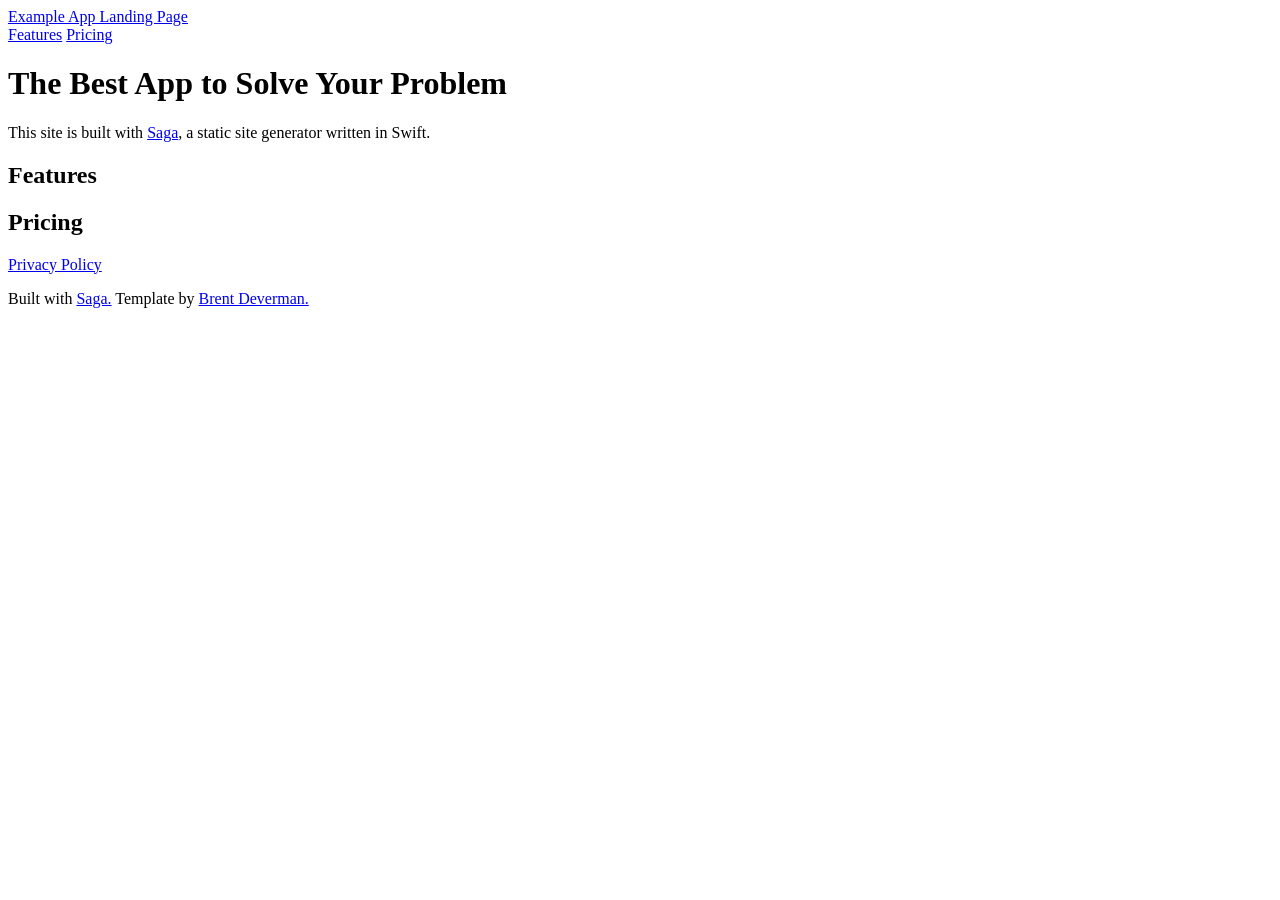
==== docs/index.html @ 2908cc29 "Initial commit" ====
<html lang="en-US">
	<head>
		<meta charset="utf-8"/>
		<meta content="width=device-width, initial-scale=1" name="viewport"/>
		<title>
			The Best App to Solve Your Problem
		</title>
		<link href="/static/style.css" rel="stylesheet"/>
	</head>
	<body>
		<header class="site-header">
			<nav class="site-nav">
				<a class="site-title" href="/">Example App Landing Page</a>
				<div class="nav-links">
					<a href="#features">Features</a>
					<a href="#pricing">Pricing</a>
				</div>
			</nav>
		</header>
		<main>
			<div class="page">
				<h1>
					The Best App to Solve Your Problem
				</h1>
				<p>This site is built with <a href="https://github.com/loopwerk/Saga">Saga</a>, a static site generator written in Swift.</p>
<h2 id="features">Features</h2>
<h2 id="pricing">Pricing</h2>
			</div>
		</main>
		<footer>
			<nav class="footer-nav">
				<div class="nav-links">
					<a href="/privacy-policy">Privacy Policy</a>
				</div>
			</nav>
			<p>
				Built with 
				<a href="https://github.com/loopwerk/Saga">Saga.</a>
				Template by 
				<a href="http://www.deverman.org">Brent Deverman.</a>
			</p>
		</footer>
	</body>
</html>
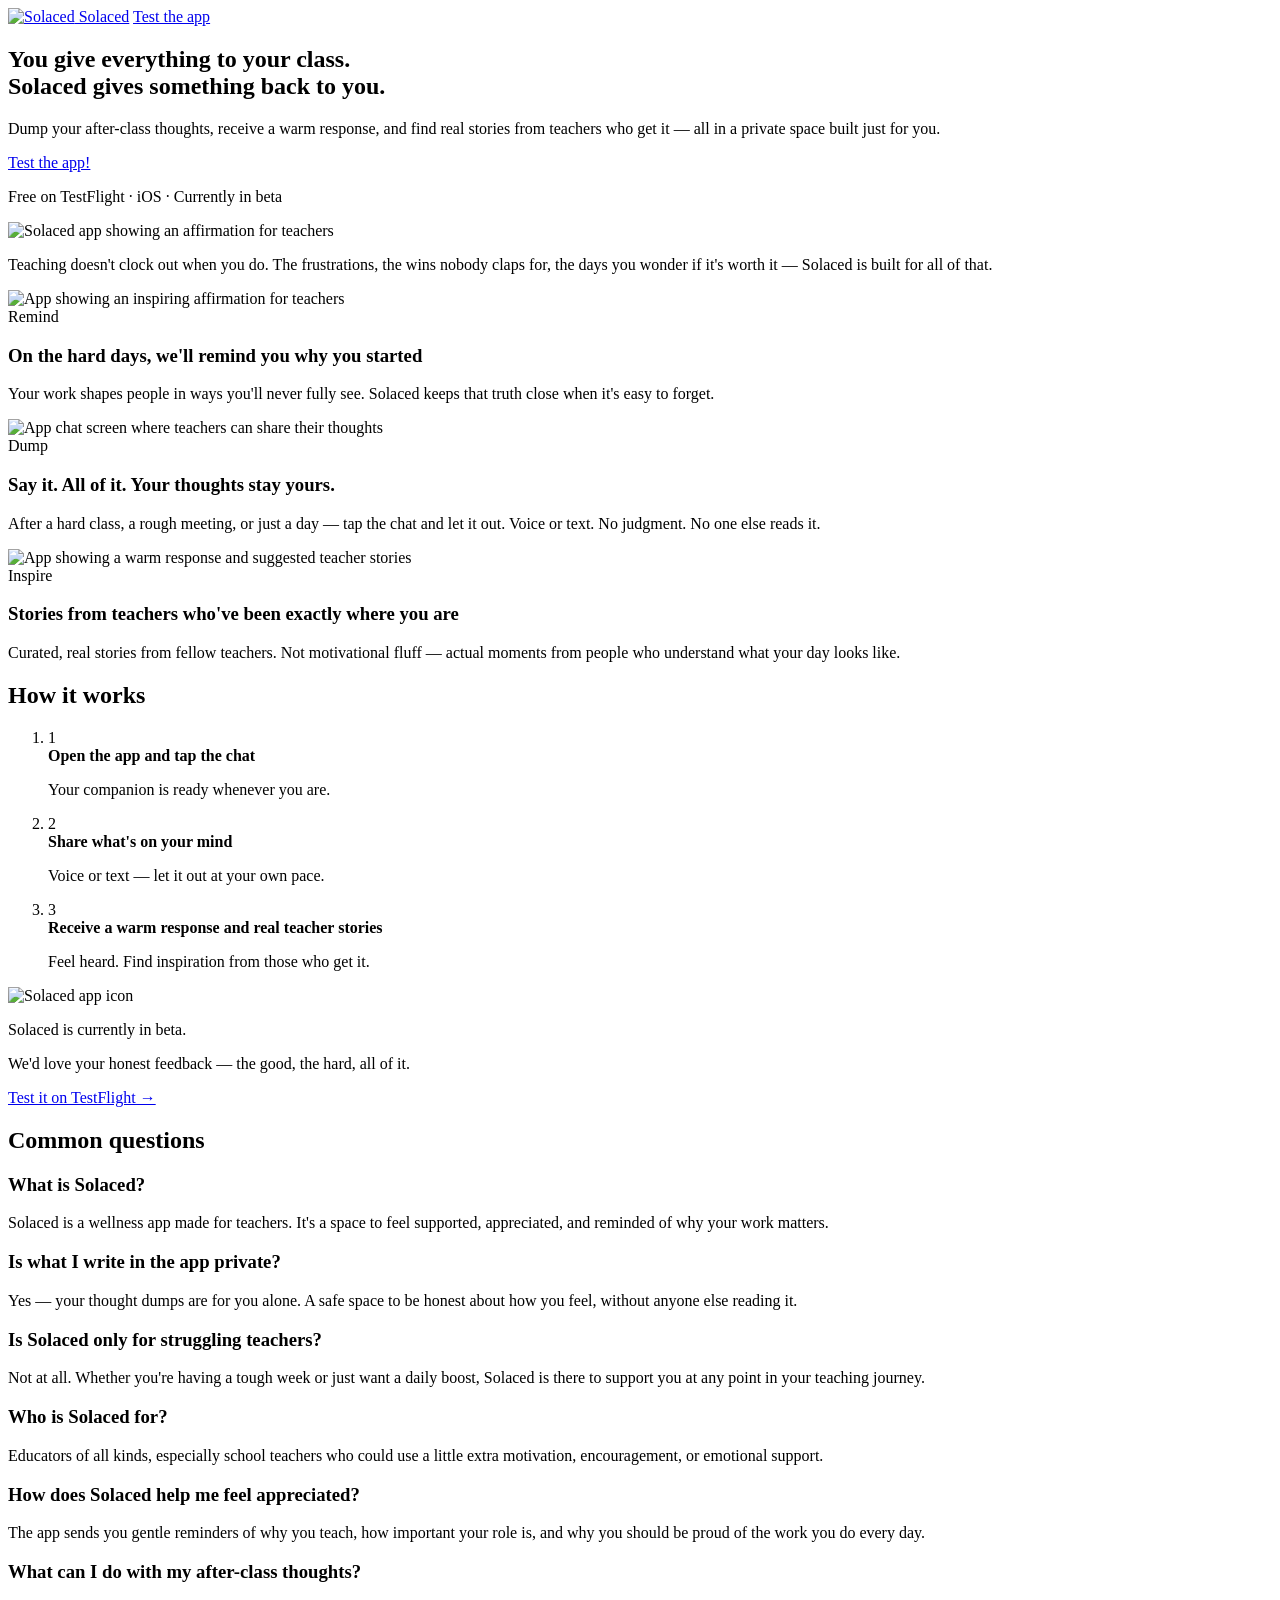
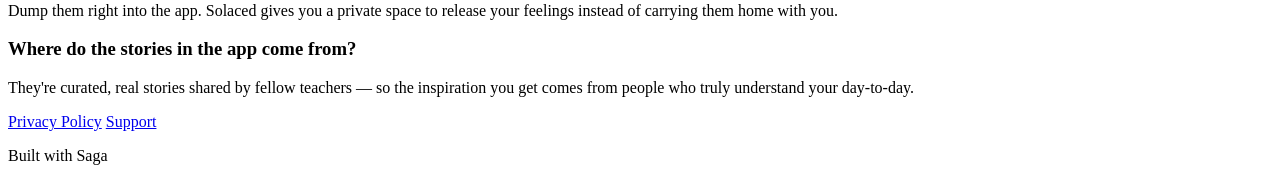
==== commit aff970b1: "Everything after finishing the workshop." ====
--- a/docs/index.html
+++ b/docs/index.html
@@ -3,42 +3,220 @@
 		<meta charset="utf-8"/>
 		<meta content="width=device-width, initial-scale=1" name="viewport"/>
 		<title>
-			The Best App to Solve Your Problem
+			Solaced — For teachers who give everything
 		</title>
-		<link href="/static/style.css" rel="stylesheet"/>
+		<meta content="A wellness app for teachers — a private space to vent, find perspective, and remember why you started." name="description"/>
+		  <meta property="og:title" content="Solaced — For teachers who give everything">
+  <meta property="og:description" content="A wellness app for teachers — a private space to vent, find perspective, and remember why you started.">
+  <meta property="og:image" content="/static/assets/screenshot-home.png">
+  <meta property="og:type" content="website">
+  <meta name="twitter:card" content="summary_large_image">
+  <meta name="twitter:title" content="Solaced — For teachers who give everything">
+  <meta name="twitter:description" content="A wellness app for teachers — a private space to vent, find perspective, and remember why you started.">
+  <link rel="icon" type="image/png" href="/static/assets/app-icon.png">
+		<link href="/static/style-5856d0e7.css" rel="stylesheet"/>
 	</head>
 	<body>
 		<header class="site-header">
 			<nav class="site-nav">
-				<a class="site-title" href="/">Example App Landing Page</a>
-				<div class="nav-links">
-					<a href="#features">Features</a>
-					<a href="#pricing">Pricing</a>
-				</div>
+				<a class="site-title" href="/"><img alt="Solaced" class="nav-icon" src="/static/assets/app-icon.png"/>
+					Solaced</a>
+				<a class="btn-primary btn-sm" href="https://testflight.apple.com/join/PKC2gCm3">Test the app</a>
 			</nav>
 		</header>
 		<main>
-			<div class="page">
-				<h1>
-					The Best App to Solve Your Problem
-				</h1>
-				<p>This site is built with <a href="https://github.com/loopwerk/Saga">Saga</a>, a static site generator written in Swift.</p>
-<h2 id="features">Features</h2>
-<h2 id="pricing">Pricing</h2>
-			</div>
+			<section class="hero">
+				<div class="hero-text">
+					<h1 class="hero-headline">
+						You give everything to your class.
+						<br/>
+						Solaced gives something 
+						<span class="accent-orange">back</span>
+						 to you.
+					</h1>
+					<p class="hero-sub">
+						Dump your after-class thoughts, receive a warm response, and find real stories from teachers who get it — all in a private space built just for you.
+					</p>
+					<a class="btn-primary" href="https://testflight.apple.com/join/PKC2gCm3">Test the app!</a>
+					<p class="hero-note">
+						Free on TestFlight · iOS · Currently in beta
+					</p>
+				</div>
+				<div class="hero-visual">
+					<img alt="Solaced app showing an affirmation for teachers" class="phone-screenshot" src="/static/assets/screenshot-home.png"/>
+				</div>
+			</section>
+			<section class="empathy">
+				<p>
+					Teaching doesn&apos;t clock out when you do. The frustrations, the wins nobody claps for, the days you wonder if it&apos;s worth it — Solaced is built for all of that.
+				</p>
+			</section>
+			<section class="features" id="features">
+				<div class="feature-card">
+					<div class="feature-screenshot">
+						<img alt="App showing an inspiring affirmation for teachers" src="/static/assets/screenshot-home.png"/>
+					</div>
+					<div class="feature-text">
+						<span class="feature-label">Remind</span>
+						<h3>
+							On the hard days, we&apos;ll remind you why you started
+						</h3>
+						<p>
+							Your work shapes people in ways you&apos;ll never fully see. Solaced keeps that truth close when it&apos;s easy to forget.
+						</p>
+					</div>
+				</div>
+				<div class="feature-card feature-card--flip">
+					<div class="feature-screenshot">
+						<img alt="App chat screen where teachers can share their thoughts" src="/static/assets/screenshot-talk.png"/>
+					</div>
+					<div class="feature-text">
+						<span class="feature-label">Dump</span>
+						<h3>
+							Say it. All of it. Your thoughts stay yours.
+						</h3>
+						<p>
+							After a hard class, a rough meeting, or just a day — tap the chat and let it out. Voice or text. No judgment. No one else reads it.
+						</p>
+					</div>
+				</div>
+				<div class="feature-card">
+					<div class="feature-screenshot">
+						<img alt="App showing a warm response and suggested teacher stories" src="/static/assets/screenshot-response.png"/>
+					</div>
+					<div class="feature-text">
+						<span class="feature-label">Inspire</span>
+						<h3>
+							Stories from teachers who&apos;ve been exactly where you are
+						</h3>
+						<p>
+							Curated, real stories from fellow teachers. Not motivational fluff — actual moments from people who understand what your day looks like.
+						</p>
+					</div>
+				</div>
+			</section>
+			<section class="how-it-works">
+				<div class="how-it-works-inner">
+					<h2>
+						How it works
+					</h2>
+					<ol class="steps">
+						<li class="step">
+							<span class="step-num">1</span>
+							<div class="step-text">
+								<strong>Open the app and tap the chat</strong>
+								<p>
+									Your companion is ready whenever you are.
+								</p>
+							</div>
+						</li>
+						<li class="step">
+							<span class="step-num">2</span>
+							<div class="step-text">
+								<strong>Share what&apos;s on your mind</strong>
+								<p>
+									Voice or text — let it out at your own pace.
+								</p>
+							</div>
+						</li>
+						<li class="step">
+							<span class="step-num">3</span>
+							<div class="step-text">
+								<strong>Receive a warm response and real teacher stories</strong>
+								<p>
+									Feel heard. Find inspiration from those who get it.
+								</p>
+							</div>
+						</li>
+					</ol>
+				</div>
+			</section>
+			<section class="beta-banner">
+				<div class="beta-inner">
+					<img alt="Solaced app icon" class="beta-icon" src="/static/assets/app-icon.png"/>
+					<div class="beta-copy">
+						<p class="beta-headline">
+							Solaced is currently in beta.
+						</p>
+						<p class="beta-body">
+							We&apos;d love your honest feedback — the good, the hard, all of it.
+						</p>
+					</div>
+					<a class="btn-primary btn-orange" href="https://testflight.apple.com/join/PKC2gCm3">Test it on TestFlight →</a>
+				</div>
+			</section>
+			<section class="faq" id="faq">
+				<h2>
+					Common questions
+				</h2>
+				<div class="faq-list">
+					<div class="faq-item">
+						<h3>
+							What is Solaced?
+						</h3>
+						<p>
+							Solaced is a wellness app made for teachers. It&apos;s a space to feel supported, appreciated, and reminded of why your work matters.
+						</p>
+					</div>
+					<div class="faq-item">
+						<h3>
+							Is what I write in the app private?
+						</h3>
+						<p>
+							Yes — your thought dumps are for you alone. A safe space to be honest about how you feel, without anyone else reading it.
+						</p>
+					</div>
+					<div class="faq-item">
+						<h3>
+							Is Solaced only for struggling teachers?
+						</h3>
+						<p>
+							Not at all. Whether you&apos;re having a tough week or just want a daily boost, Solaced is there to support you at any point in your teaching journey.
+						</p>
+					</div>
+					<div class="faq-item">
+						<h3>
+							Who is Solaced for?
+						</h3>
+						<p>
+							Educators of all kinds, especially school teachers who could use a little extra motivation, encouragement, or emotional support.
+						</p>
+					</div>
+					<div class="faq-item">
+						<h3>
+							How does Solaced help me feel appreciated?
+						</h3>
+						<p>
+							The app sends you gentle reminders of why you teach, how important your role is, and why you should be proud of the work you do every day.
+						</p>
+					</div>
+					<div class="faq-item">
+						<h3>
+							What can I do with my after-class thoughts?
+						</h3>
+						<p>
+							Dump them right into the app. Solaced gives you a private space to release your feelings instead of carrying them home with you.
+						</p>
+					</div>
+					<div class="faq-item">
+						<h3>
+							Where do the stories in the app come from?
+						</h3>
+						<p>
+							They&apos;re curated, real stories shared by fellow teachers — so the inspiration you get comes from people who truly understand your day-to-day.
+						</p>
+					</div>
+				</div>
+			</section>
 		</main>
 		<footer>
-			<nav class="footer-nav">
-				<div class="nav-links">
-					<a href="/privacy-policy">Privacy Policy</a>
-				</div>
-			</nav>
-			<p>
-				Built with 
-				<a href="https://github.com/loopwerk/Saga">Saga.</a>
-				Template by 
-				<a href="http://www.deverman.org">Brent Deverman.</a>
-			</p>
+			<div class="footer-inner">
+				<a href="/privacy-policy">Privacy Policy</a>
+				<a href="mailto:nilcamprubi@icloud.com">Support</a>
+				<p>
+					Built with Saga
+				</p>
+			</div>
 		</footer>
 	</body>
 </html>
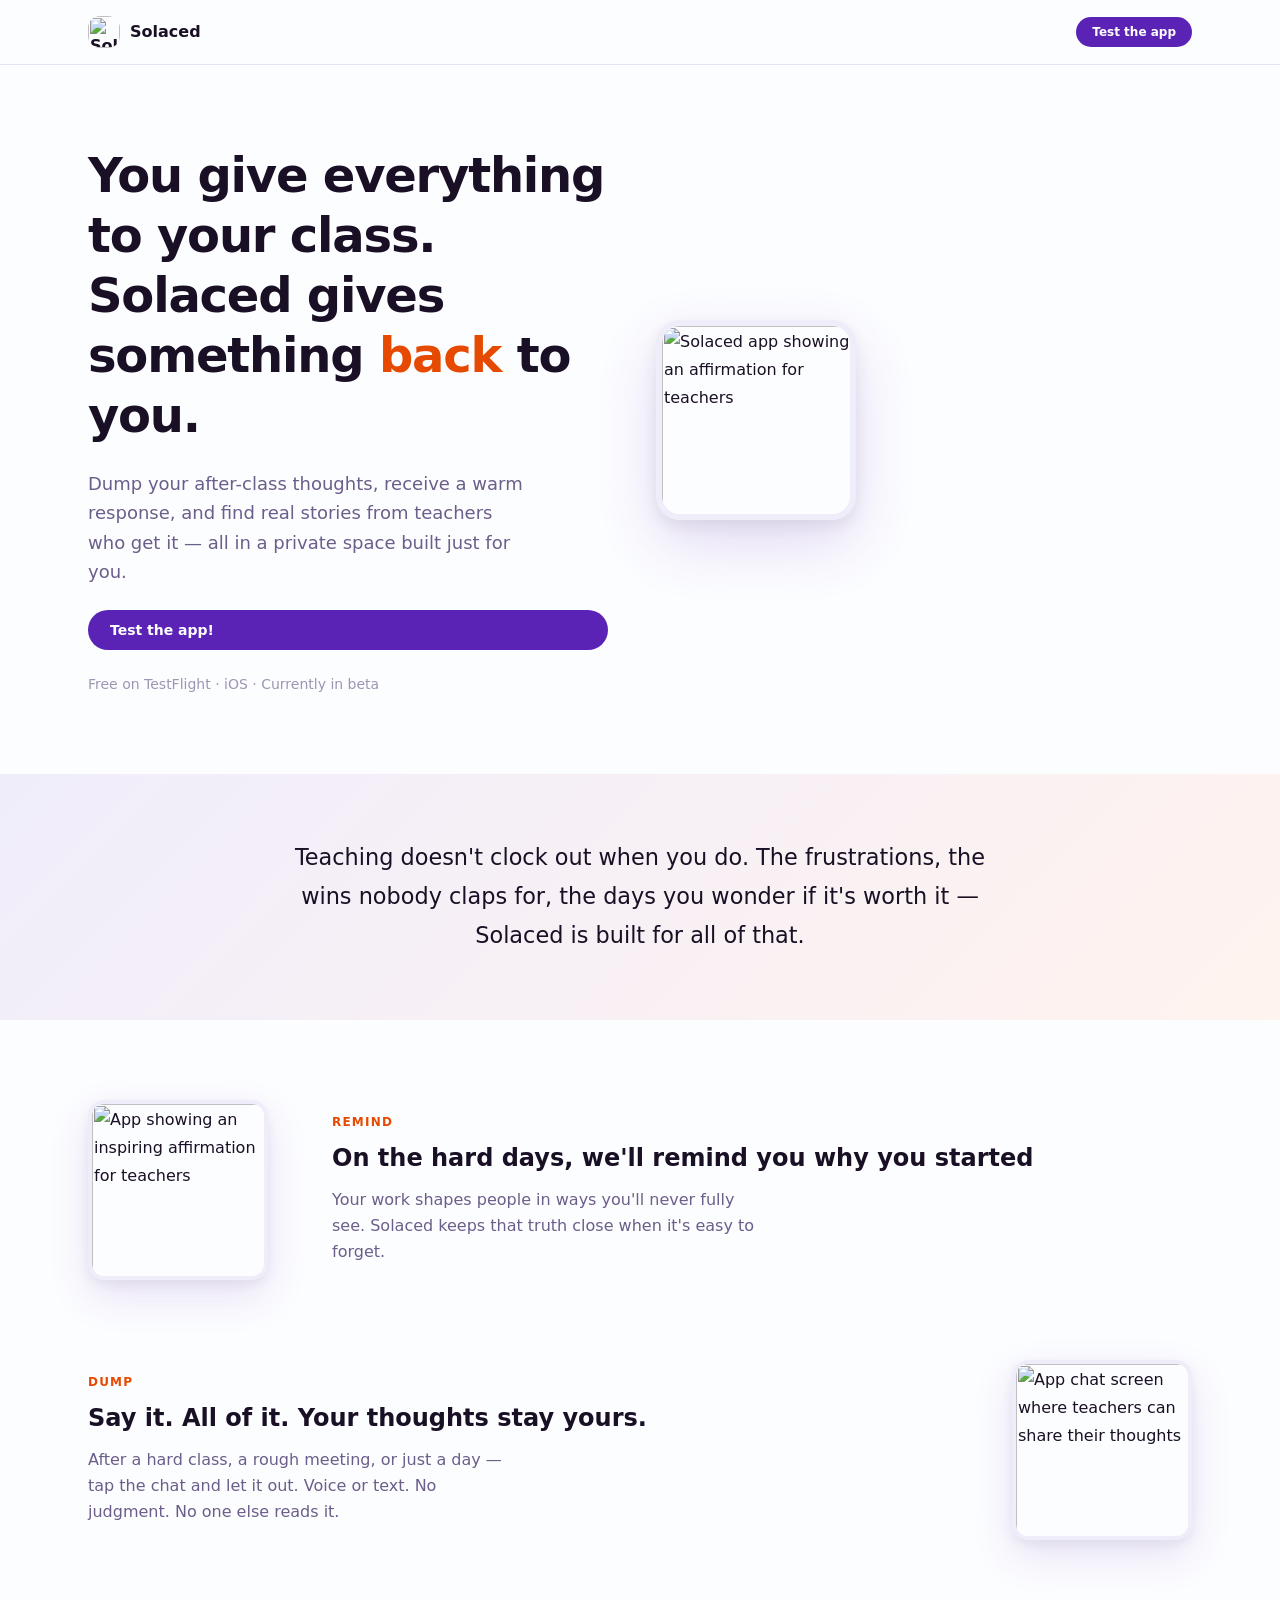
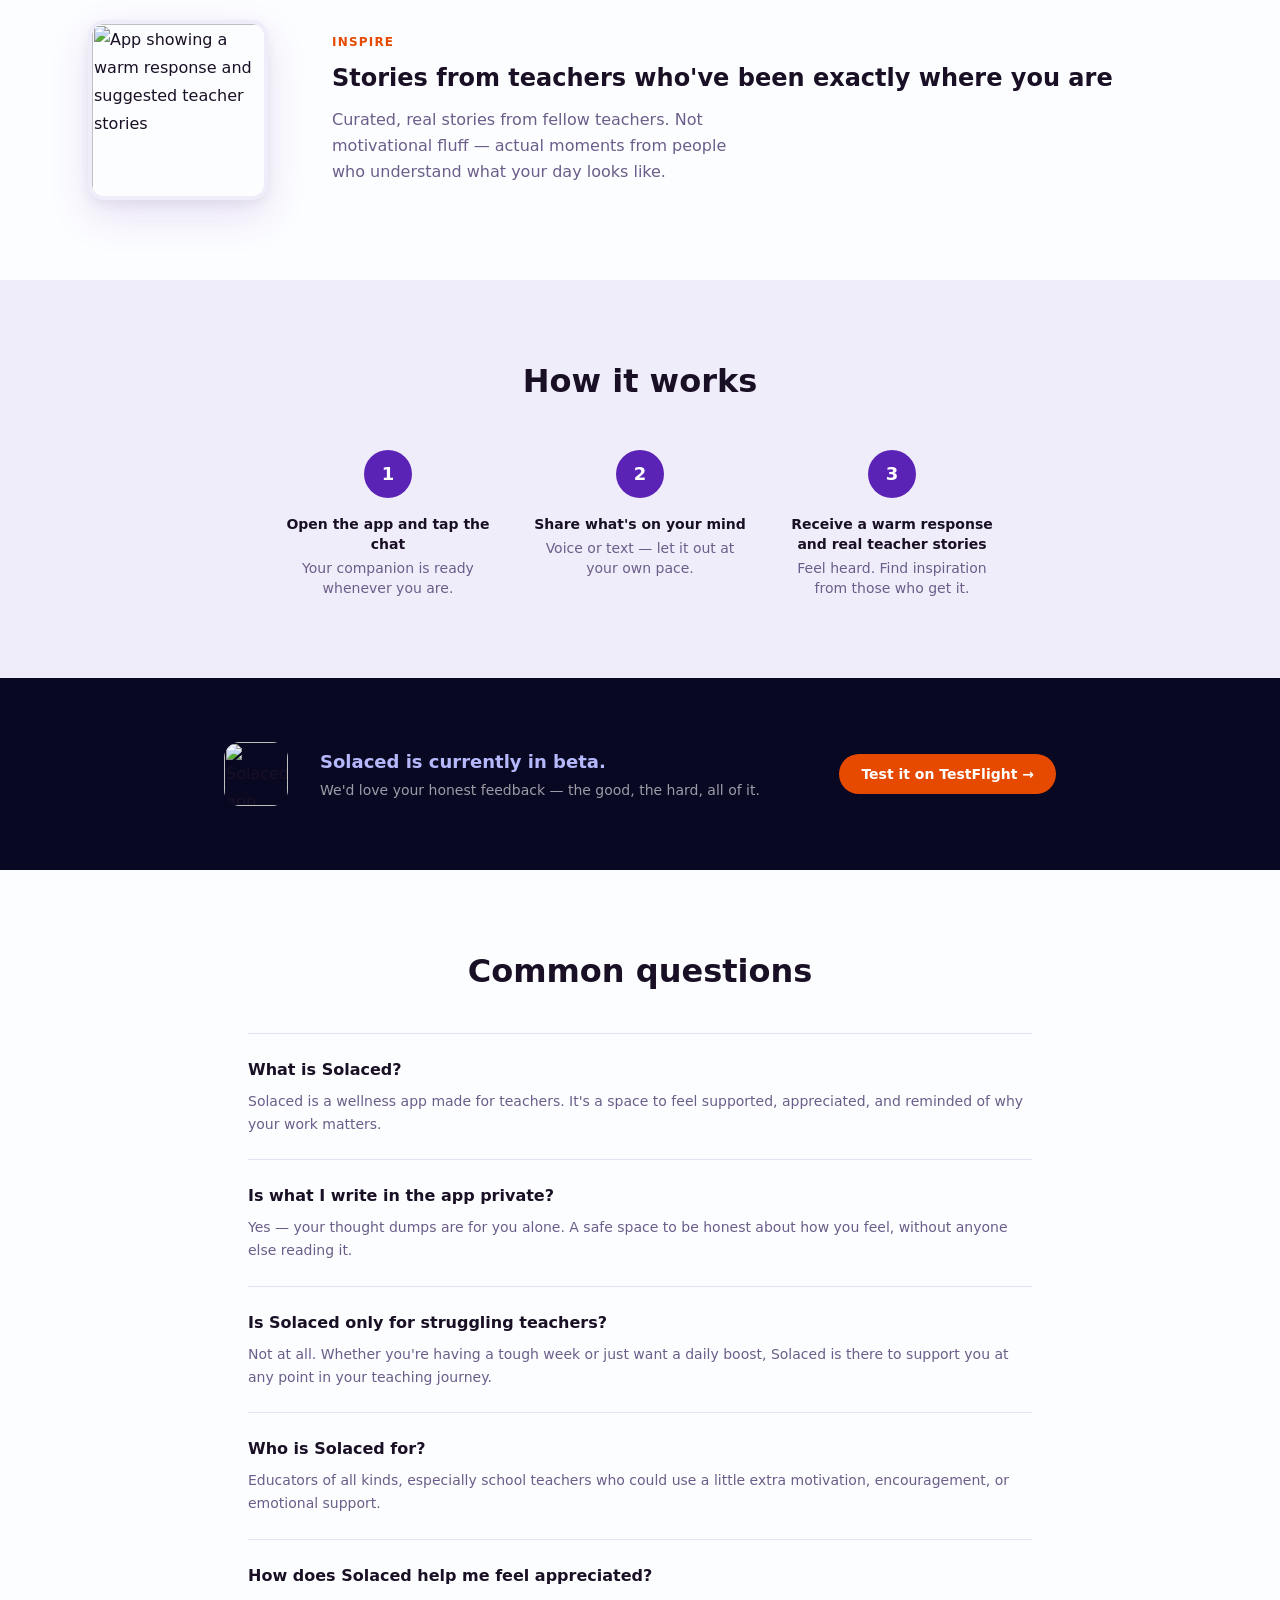
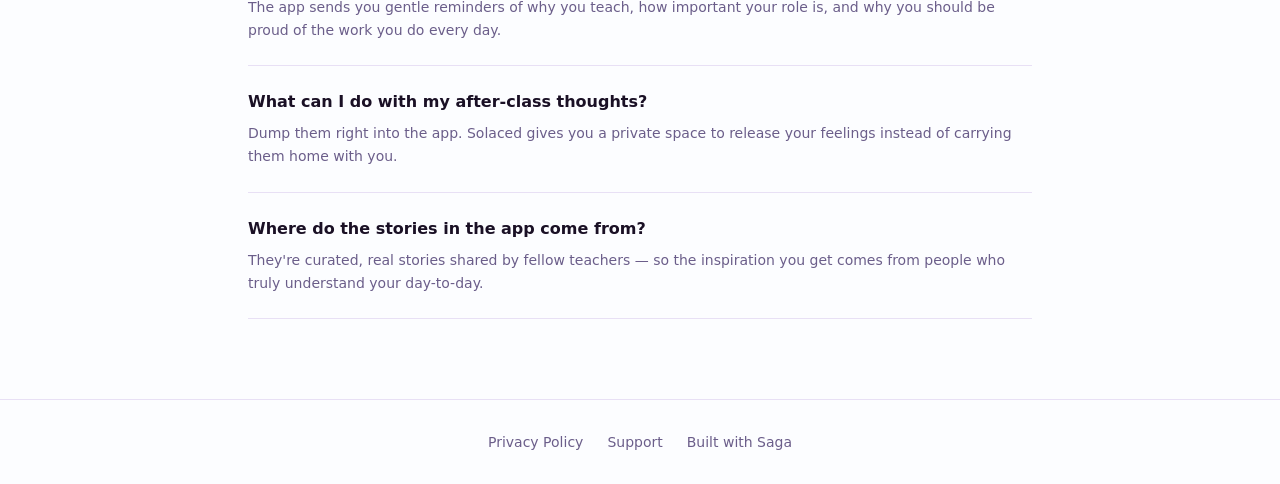
==== commit 6ecbccbc: "Fix" ====
--- a/docs/index.html
+++ b/docs/index.html
@@ -14,7 +14,7 @@
   <meta name="twitter:title" content="Solaced — For teachers who give everything">
   <meta name="twitter:description" content="A wellness app for teachers — a private space to vent, find perspective, and remember why you started.">
   <link rel="icon" type="image/png" href="/static/assets/app-icon.png">
-		<link href="/static/style-5856d0e7.css" rel="stylesheet"/>
+		<link href="./static/style-5856d0e7.css" rel="stylesheet"/>
 	</head>
 	<body>
 		<header class="site-header">
--- a/docs/static/style-5856d0e7.css
+++ b/docs/static/style-5856d0e7.css
@@ -0,0 +1,2 @@
+/*! tailwindcss v4.2.1 | MIT License | https://tailwindcss.com */
+@layer properties{@supports (((-webkit-hyphens:none)) and (not (margin-trim:inline))) or ((-moz-orient:inline) and (not (color:rgb(from red r g b)))){*,:before,:after,::backdrop{--tw-rotate-x:initial;--tw-rotate-y:initial;--tw-rotate-z:initial;--tw-skew-x:initial;--tw-skew-y:initial;--tw-leading:initial;--tw-font-weight:initial;--tw-tracking:initial;--tw-border-style:solid}}}@layer theme{:root,:host{--font-sans:ui-sans-serif, system-ui, -apple-system, BlinkMacSystemFont, "Segoe UI", sans-serif;--font-mono:ui-monospace, SFMono-Regular, Menlo, Monaco, Consolas, "Liberation Mono", "Courier New", monospace;--color-white:#fff;--spacing:.25rem;--text-xs:.75rem;--text-xs--line-height:calc(1 / .75);--text-sm:.875rem;--text-sm--line-height:calc(1.25 / .875);--text-base:1rem;--text-base--line-height:calc(1.5 / 1);--text-lg:1.125rem;--text-lg--line-height:calc(1.75 / 1.125);--text-xl:1.25rem;--text-xl--line-height:calc(1.75 / 1.25);--text-2xl:1.5rem;--text-2xl--line-height:calc(2 / 1.5);--text-3xl:1.875rem;--text-3xl--line-height:calc(2.25 / 1.875);--text-4xl:2.25rem;--text-4xl--line-height:calc(2.5 / 2.25);--font-weight-medium:500;--font-weight-semibold:600;--font-weight-bold:700;--tracking-tight:-.025em;--tracking-normal:0em;--tracking-widest:.1em;--leading-tight:1.25;--leading-snug:1.375;--leading-relaxed:1.625;--radius-lg:.5rem;--radius-xl:.75rem;--radius-2xl:1rem;--radius-3xl:1.5rem;--default-transition-duration:.15s;--default-transition-timing-function:cubic-bezier(.4, 0, .2, 1);--default-font-family:var(--font-sans);--default-mono-font-family:var(--font-mono);--color-purple:#5b23b5;--color-purple-hover:#4a1a95;--color-purple-light:#b6b8fc;--color-purple-pale:#f0edfb;--color-orange:#e64900;--color-orange-hover:#c43e00;--color-orange-pale:#fff3ee;--color-bg-dark:#080823;--color-ink:#1a1025;--color-muted:#6b5e8a;--color-surface:#fff;--color-bg:#fcfdff;--color-panel:#f5f1fc;--color-line:#e8e0f5;--color-accent:#5b23b5;--color-accent-dark:#4a1a95}}@layer base{*,:after,:before,::backdrop{box-sizing:border-box;border:0 solid;margin:0;padding:0}::file-selector-button{box-sizing:border-box;border:0 solid;margin:0;padding:0}html,:host{-webkit-text-size-adjust:100%;tab-size:4;line-height:1.5;font-family:var(--default-font-family,ui-sans-serif, system-ui, sans-serif, "Apple Color Emoji", "Segoe UI Emoji", "Segoe UI Symbol", "Noto Color Emoji");font-feature-settings:var(--default-font-feature-settings,normal);font-variation-settings:var(--default-font-variation-settings,normal);-webkit-tap-highlight-color:transparent}hr{height:0;color:inherit;border-top-width:1px}abbr:where([title]){-webkit-text-decoration:underline dotted;text-decoration:underline dotted}h1,h2,h3,h4,h5,h6{font-size:inherit;font-weight:inherit}a{color:inherit;-webkit-text-decoration:inherit;-webkit-text-decoration:inherit;-webkit-text-decoration:inherit;text-decoration:inherit}b,strong{font-weight:bolder}code,kbd,samp,pre{font-family:var(--default-mono-font-family,ui-monospace, SFMono-Regular, Menlo, Monaco, Consolas, "Liberation Mono", "Courier New", monospace);font-feature-settings:var(--default-mono-font-feature-settings,normal);font-variation-settings:var(--default-mono-font-variation-settings,normal);font-size:1em}small{font-size:80%}sub,sup{vertical-align:baseline;font-size:75%;line-height:0;position:relative}sub{bottom:-.25em}sup{top:-.5em}table{text-indent:0;border-color:inherit;border-collapse:collapse}:-moz-focusring{outline:auto}progress{vertical-align:baseline}summary{display:list-item}ol,ul,menu{list-style:none}img,svg,video,canvas,audio,iframe,embed,object{vertical-align:middle;display:block}img,video{max-width:100%;height:auto}button,input,select,optgroup,textarea{font:inherit;font-feature-settings:inherit;font-variation-settings:inherit;letter-spacing:inherit;color:inherit;opacity:1;background-color:#0000;border-radius:0}::file-selector-button{font:inherit;font-feature-settings:inherit;font-variation-settings:inherit;letter-spacing:inherit;color:inherit;opacity:1;background-color:#0000;border-radius:0}:where(select:is([multiple],[size])) optgroup{font-weight:bolder}:where(select:is([multiple],[size])) optgroup option{padding-inline-start:20px}::file-selector-button{margin-inline-end:4px}::placeholder{opacity:1}@supports (not ((-webkit-appearance:-apple-pay-button))) or (contain-intrinsic-size:1px){::placeholder{color:currentColor}@supports (color:color-mix(in lab, red, red)){::placeholder{color:color-mix(in oklab, currentcolor 50%, transparent)}}}textarea{resize:vertical}::-webkit-search-decoration{-webkit-appearance:none}::-webkit-date-and-time-value{min-height:1lh;text-align:inherit}::-webkit-datetime-edit{display:inline-flex}::-webkit-datetime-edit-fields-wrapper{padding:0}::-webkit-datetime-edit{padding-block:0}::-webkit-datetime-edit-year-field{padding-block:0}::-webkit-datetime-edit-month-field{padding-block:0}::-webkit-datetime-edit-day-field{padding-block:0}::-webkit-datetime-edit-hour-field{padding-block:0}::-webkit-datetime-edit-minute-field{padding-block:0}::-webkit-datetime-edit-second-field{padding-block:0}::-webkit-datetime-edit-millisecond-field{padding-block:0}::-webkit-datetime-edit-meridiem-field{padding-block:0}::-webkit-calendar-picker-indicator{line-height:1}:-moz-ui-invalid{box-shadow:none}button,input:where([type=button],[type=reset],[type=submit]){appearance:button}::file-selector-button{appearance:button}::-webkit-inner-spin-button{height:auto}::-webkit-outer-spin-button{height:auto}[hidden]:where(:not([hidden=until-found])){display:none!important}*{box-sizing:border-box}html{scroll-behavior:smooth}body{background-color:var(--color-bg);font-family:var(--font-sans);--tw-leading:calc(var(--spacing) * 7);line-height:calc(var(--spacing) * 7);color:var(--color-ink);-webkit-font-smoothing:antialiased;-moz-osx-font-smoothing:grayscale}main{min-height:60vh}h1{margin-bottom:calc(var(--spacing) * 5);font-size:var(--text-3xl);line-height:var(--tw-leading,var(--text-3xl--line-height));--tw-font-weight:var(--font-weight-bold);font-weight:var(--font-weight-bold);--tw-tracking:var(--tracking-normal);letter-spacing:var(--tracking-normal);color:var(--color-ink)}@media (min-width:48rem){h1{font-size:var(--text-4xl);line-height:var(--tw-leading,var(--text-4xl--line-height))}}h2{margin-top:calc(var(--spacing) * 8);margin-bottom:calc(var(--spacing) * 3);font-size:var(--text-2xl);line-height:var(--tw-leading,var(--text-2xl--line-height));--tw-font-weight:var(--font-weight-semibold);font-weight:var(--font-weight-semibold);--tw-tracking:var(--tracking-normal);letter-spacing:var(--tracking-normal);color:var(--color-ink)}p{margin-bottom:calc(var(--spacing) * 4);color:var(--color-muted)}a{color:var(--color-accent);text-underline-offset:4px;transition-property:color,background-color,border-color,outline-color,text-decoration-color,fill,stroke,--tw-gradient-from,--tw-gradient-via,--tw-gradient-to;transition-timing-function:var(--tw-ease,var(--default-transition-timing-function));transition-duration:var(--tw-duration,var(--default-transition-duration))}@media (hover:hover){a:hover{color:var(--color-accent-dark);text-decoration-line:underline}}ol,ul{margin-bottom:calc(var(--spacing) * 4);padding-left:calc(var(--spacing) * 6)}li{margin-bottom:calc(var(--spacing) * 1)}code{background-color:#e8e0f599;border-radius:.25rem}@supports (color:color-mix(in lab, red, red)){code{background-color:color-mix(in oklab, var(--color-line) 60%, transparent)}}code{padding-inline:calc(var(--spacing) * 1.5);padding-block:calc(var(--spacing) * .5);color:var(--color-ink);font-size:.9em}pre{margin-bottom:calc(var(--spacing) * 4);border-radius:var(--radius-lg);background-color:var(--color-ink);padding:calc(var(--spacing) * 4);color:var(--color-surface);overflow-x:auto}pre code{padding:calc(var(--spacing) * 0);color:inherit;background-color:#0000}}@layer components{.site-header{border-bottom-style:var(--tw-border-style);border-bottom-width:1px;border-color:var(--color-line);padding-block:calc(var(--spacing) * 4);z-index:50;-webkit-backdrop-filter:blur(10px);backdrop-filter:blur(10px);background:#fcfdffeb;position:sticky;top:0}.site-nav{padding-inline:calc(var(--spacing) * 6);justify-content:space-between;align-items:center;max-width:72rem;margin-inline:auto;display:flex}.site-title{align-items:center;gap:calc(var(--spacing) * 2.5);font-size:var(--text-base);line-height:var(--tw-leading,var(--text-base--line-height));--tw-font-weight:var(--font-weight-bold);font-weight:var(--font-weight-bold);color:var(--color-ink);text-decoration-line:none;display:flex}.site-title:hover{color:var(--color-ink);text-decoration-line:none}.nav-icon{border-radius:var(--radius-xl);width:32px;height:32px}.btn-primary{font-size:var(--text-sm);line-height:var(--tw-leading,var(--text-sm--line-height));--tw-font-weight:var(--font-weight-semibold);font-weight:var(--font-weight-semibold);color:var(--color-white);background-color:var(--color-purple);border-radius:3.40282e38px;flex-shrink:0;align-items:center;padding:.625rem 1.375rem;text-decoration-line:none;transition:background-color .15s,box-shadow .15s,transform .15s;display:inline-flex}.btn-primary:hover{color:#fff;background-color:var(--color-purple-hover);text-decoration-line:none;transform:translateY(-1px);box-shadow:0 4px 18px #5b23b552}.btn-sm{font-size:var(--text-xs);line-height:var(--tw-leading,var(--text-xs--line-height));padding:.45rem 1rem}.btn-orange{background-color:var(--color-orange)!important}.btn-orange:hover{background-color:var(--color-orange-hover)!important;box-shadow:0 4px 18px #e6490052!important}.hero{align-items:center;gap:calc(var(--spacing) * 12);padding-inline:calc(var(--spacing) * 6);padding-block:calc(var(--spacing) * 20);max-width:72rem;margin-inline:auto;display:flex}@media (max-width:767px){.hero{padding-block:calc(var(--spacing) * 14);text-align:center;flex-direction:column}}.hero-text{gap:calc(var(--spacing) * 6);flex-direction:column;flex:1;max-width:520px;display:flex}@media (max-width:767px){.hero-text{align-items:center;max-width:100%}}.hero-headline{--tw-leading:var(--leading-tight);line-height:var(--leading-tight);--tw-font-weight:var(--font-weight-bold);font-weight:var(--font-weight-bold);--tw-tracking:var(--tracking-tight);letter-spacing:var(--tracking-tight);color:var(--color-ink);margin-bottom:0;font-size:clamp(2rem,5vw,3rem)}.hero-sub{font-size:var(--text-lg);line-height:var(--tw-leading,var(--text-lg--line-height));--tw-leading:var(--leading-relaxed);line-height:var(--leading-relaxed);color:var(--color-muted);max-width:38ch;margin-bottom:0}.hero-note{font-size:var(--text-sm);line-height:var(--tw-leading,var(--text-sm--line-height));color:var(--color-muted);opacity:.65;margin-bottom:0}.hero-visual{flex-shrink:0;justify-content:center;align-items:center;display:flex}@media (max-width:767px){.hero-visual{order:-1}}.phone-screenshot{border-radius:var(--radius-3xl);border:6px solid #5b23b512;width:200px;box-shadow:0 24px 60px #5b23b529,0 6px 16px #00000012}.empathy{padding-inline:calc(var(--spacing) * 6);padding-block:calc(var(--spacing) * 16);background:linear-gradient(135deg, var(--color-purple-pale) 0%, var(--color-orange-pale) 100%)}.empathy p{text-align:center;--tw-font-weight:var(--font-weight-medium);font-weight:var(--font-weight-medium);max-width:52ch;color:var(--color-ink);margin-inline:auto;margin-bottom:0;font-size:clamp(1.1rem,2.5vw,1.4rem);line-height:1.75}.features{gap:calc(var(--spacing) * 20);padding-inline:calc(var(--spacing) * 6);padding-block:calc(var(--spacing) * 20);flex-direction:column;max-width:72rem;margin-inline:auto;display:flex}.feature-card{align-items:center;gap:calc(var(--spacing) * 16);display:flex}@media (max-width:767px){.feature-card{gap:calc(var(--spacing) * 8);text-align:center;flex-direction:column}}.feature-card--flip{flex-direction:row-reverse}@media (max-width:767px){.feature-card--flip{flex-direction:column}}.feature-screenshot{flex-shrink:0}.feature-screenshot img{border-radius:var(--radius-2xl);border:4px solid #5b23b512;width:180px;box-shadow:0 16px 40px #5b23b521,0 4px 12px #0000000f}.feature-text{gap:calc(var(--spacing) * 3);flex-direction:column;flex:1;display:flex}@media (max-width:767px){.feature-text{align-items:center}}.feature-label{font-size:var(--text-xs);line-height:var(--tw-leading,var(--text-xs--line-height));--tw-font-weight:var(--font-weight-bold);font-weight:var(--font-weight-bold);--tw-tracking:var(--tracking-widest);letter-spacing:var(--tracking-widest);text-transform:uppercase;color:var(--color-orange)}.feature-text h3{font-size:var(--text-2xl);line-height:var(--tw-leading,var(--text-2xl--line-height));--tw-leading:var(--leading-snug);line-height:var(--leading-snug);--tw-font-weight:var(--font-weight-bold);font-weight:var(--font-weight-bold);color:var(--color-ink);margin:0}.feature-text p{--tw-leading:var(--leading-relaxed);line-height:var(--leading-relaxed);color:var(--color-muted);max-width:42ch;margin:0}.how-it-works{padding-inline:calc(var(--spacing) * 6);padding-block:calc(var(--spacing) * 20);background-color:var(--color-purple-pale)}.how-it-works-inner{max-width:64rem;margin-inline:auto}.how-it-works h2{margin-top:calc(var(--spacing) * 0);text-align:center;margin-bottom:3rem;font-size:clamp(1.5rem,3vw,2rem)}.steps{margin:calc(var(--spacing) * 0);gap:calc(var(--spacing) * 8);padding:calc(var(--spacing) * 0);justify-content:center;list-style-type:none;display:flex}@media (max-width:767px){.steps{flex-direction:column;max-width:20rem;margin-inline:auto}}.step{align-items:center;gap:calc(var(--spacing) * 4);text-align:center;flex-direction:column;flex:1;max-width:220px;margin:0;display:flex}@media (max-width:767px){.step{max-width:100%}}.step-num{font-size:var(--text-lg);line-height:var(--tw-leading,var(--text-lg--line-height));--tw-font-weight:var(--font-weight-bold);font-weight:var(--font-weight-bold);color:var(--color-white);background-color:var(--color-purple);border-radius:3.40282e38px;flex-shrink:0;justify-content:center;align-items:center;width:48px;height:48px;display:flex}.step-text strong{margin-bottom:calc(var(--spacing) * 1);font-size:var(--text-sm);line-height:var(--tw-leading,var(--text-sm--line-height));--tw-font-weight:var(--font-weight-semibold);font-weight:var(--font-weight-semibold);color:var(--color-ink);display:block}.step-text p{font-size:var(--text-sm);line-height:var(--tw-leading,var(--text-sm--line-height));color:var(--color-muted);margin:0}.beta-banner{padding-inline:calc(var(--spacing) * 6);padding-block:calc(var(--spacing) * 16);background-color:var(--color-bg-dark)}.beta-inner{align-items:center;gap:calc(var(--spacing) * 8);max-width:52rem;margin-inline:auto;display:flex}@media (max-width:767px){.beta-inner{text-align:center;flex-direction:column}}.beta-icon{border-radius:var(--radius-2xl);flex-shrink:0;width:64px;height:64px}.beta-copy{flex:1}.beta-headline{font-size:var(--text-lg);line-height:var(--tw-leading,var(--text-lg--line-height));--tw-font-weight:var(--font-weight-bold);font-weight:var(--font-weight-bold);color:var(--color-purple-light);margin-bottom:.25rem}.beta-body{font-size:var(--text-sm);line-height:var(--tw-leading,var(--text-sm--line-height));color:#fff9;margin-bottom:0}.faq{padding-inline:calc(var(--spacing) * 6);padding-block:calc(var(--spacing) * 20);max-width:52rem;margin-inline:auto}.faq h2{margin-top:calc(var(--spacing) * 0);text-align:center;margin-bottom:2.5rem;font-size:clamp(1.5rem,3vw,2rem)}.faq-list{flex-direction:column;display:flex}.faq-item{padding-block:calc(var(--spacing) * 6);border-top:1px solid var(--color-line)}.faq-item:last-child{border-bottom:1px solid var(--color-line)}.faq-item h3{font-size:var(--text-base);line-height:var(--tw-leading,var(--text-base--line-height));--tw-font-weight:var(--font-weight-semibold);font-weight:var(--font-weight-semibold);color:var(--color-ink);margin:0 0 .5rem}.faq-item p{font-size:var(--text-sm);line-height:var(--tw-leading,var(--text-sm--line-height));--tw-leading:var(--leading-relaxed);line-height:var(--leading-relaxed);color:var(--color-muted);margin:0}.accent-purple{color:var(--color-purple)}.accent-orange{color:var(--color-orange)}footer{border-top-style:var(--tw-border-style);border-top-width:1px;border-color:var(--color-line);padding-inline:calc(var(--spacing) * 6);padding-block:calc(var(--spacing) * 8);background-color:var(--color-bg)}footer p{font-size:var(--text-sm);line-height:var(--tw-leading,var(--text-sm--line-height));margin:0}.footer-inner{justify-content:center;align-items:center;gap:calc(var(--spacing) * 6);font-size:var(--text-sm);line-height:var(--tw-leading,var(--text-sm--line-height));color:var(--color-muted);flex-wrap:wrap;max-width:72rem;margin-inline:auto;display:flex}.footer-inner a{color:var(--color-muted);text-decoration-line:none}.footer-inner a:hover{color:var(--color-ink);text-decoration-line:none}.page{padding-inline:calc(var(--spacing) * 6);padding-block:calc(var(--spacing) * 16);max-width:52rem;margin-inline:auto}.page h1{margin-bottom:calc(var(--spacing) * 8);--tw-font-weight:var(--font-weight-bold);font-weight:var(--font-weight-bold);font-size:clamp(1.75rem,4vw,2.25rem)}.page h2{margin-top:calc(var(--spacing) * 8);margin-bottom:calc(var(--spacing) * 3);font-size:var(--text-xl);line-height:var(--tw-leading,var(--text-xl--line-height));--tw-font-weight:var(--font-weight-semibold);font-weight:var(--font-weight-semibold)}.page p{margin-bottom:calc(var(--spacing) * 4);--tw-leading:var(--leading-relaxed);line-height:var(--leading-relaxed);color:var(--color-muted)}.page a{color:var(--color-purple)}article{padding-inline:calc(var(--spacing) * 6);padding-block:calc(var(--spacing) * 16);max-width:52rem;margin-inline:auto}.tags{margin-bottom:calc(var(--spacing) * 5);gap:calc(var(--spacing) * 2);padding:calc(var(--spacing) * 0);flex-wrap:wrap;list-style-type:none;display:flex}.tags li{margin:calc(var(--spacing) * 0)}.tags a{padding-inline:calc(var(--spacing) * 3);padding-block:calc(var(--spacing) * 1);font-size:var(--text-sm);line-height:var(--tw-leading,var(--text-sm--line-height));--tw-font-weight:var(--font-weight-medium);font-weight:var(--font-weight-medium);background-color:var(--color-panel);color:var(--color-muted);border:1px solid var(--color-line);border-radius:3.40282e38px;text-decoration-line:none}.tags a:hover{background-color:var(--color-line);color:var(--color-ink);text-decoration-line:none}.article-card{border-bottom-style:var(--tw-border-style);border-bottom-width:1px;border-color:var(--color-line);padding-block:calc(var(--spacing) * 5)}.article-card:last-child{border-bottom:none}.article-card h2{margin:calc(var(--spacing) * 0);margin-bottom:calc(var(--spacing) * 2);font-size:var(--text-xl);line-height:var(--tw-leading,var(--text-xl--line-height))}.article-card p{margin:calc(var(--spacing) * 0)}}@layer utilities{.static{position:static}.end{inset-inline-end:var(--spacing)}.contents{display:contents}.transform{transform:var(--tw-rotate-x,) var(--tw-rotate-y,) var(--tw-rotate-z,) var(--tw-skew-x,) var(--tw-skew-y,)}.lowercase{text-transform:lowercase}.accent-orange{accent-color:var(--color-orange)}}@property --tw-rotate-x{syntax:"*";inherits:false}@property --tw-rotate-y{syntax:"*";inherits:false}@property --tw-rotate-z{syntax:"*";inherits:false}@property --tw-skew-x{syntax:"*";inherits:false}@property --tw-skew-y{syntax:"*";inherits:false}@property --tw-leading{syntax:"*";inherits:false}@property --tw-font-weight{syntax:"*";inherits:false}@property --tw-tracking{syntax:"*";inherits:false}@property --tw-border-style{syntax:"*";inherits:false;initial-value:solid}
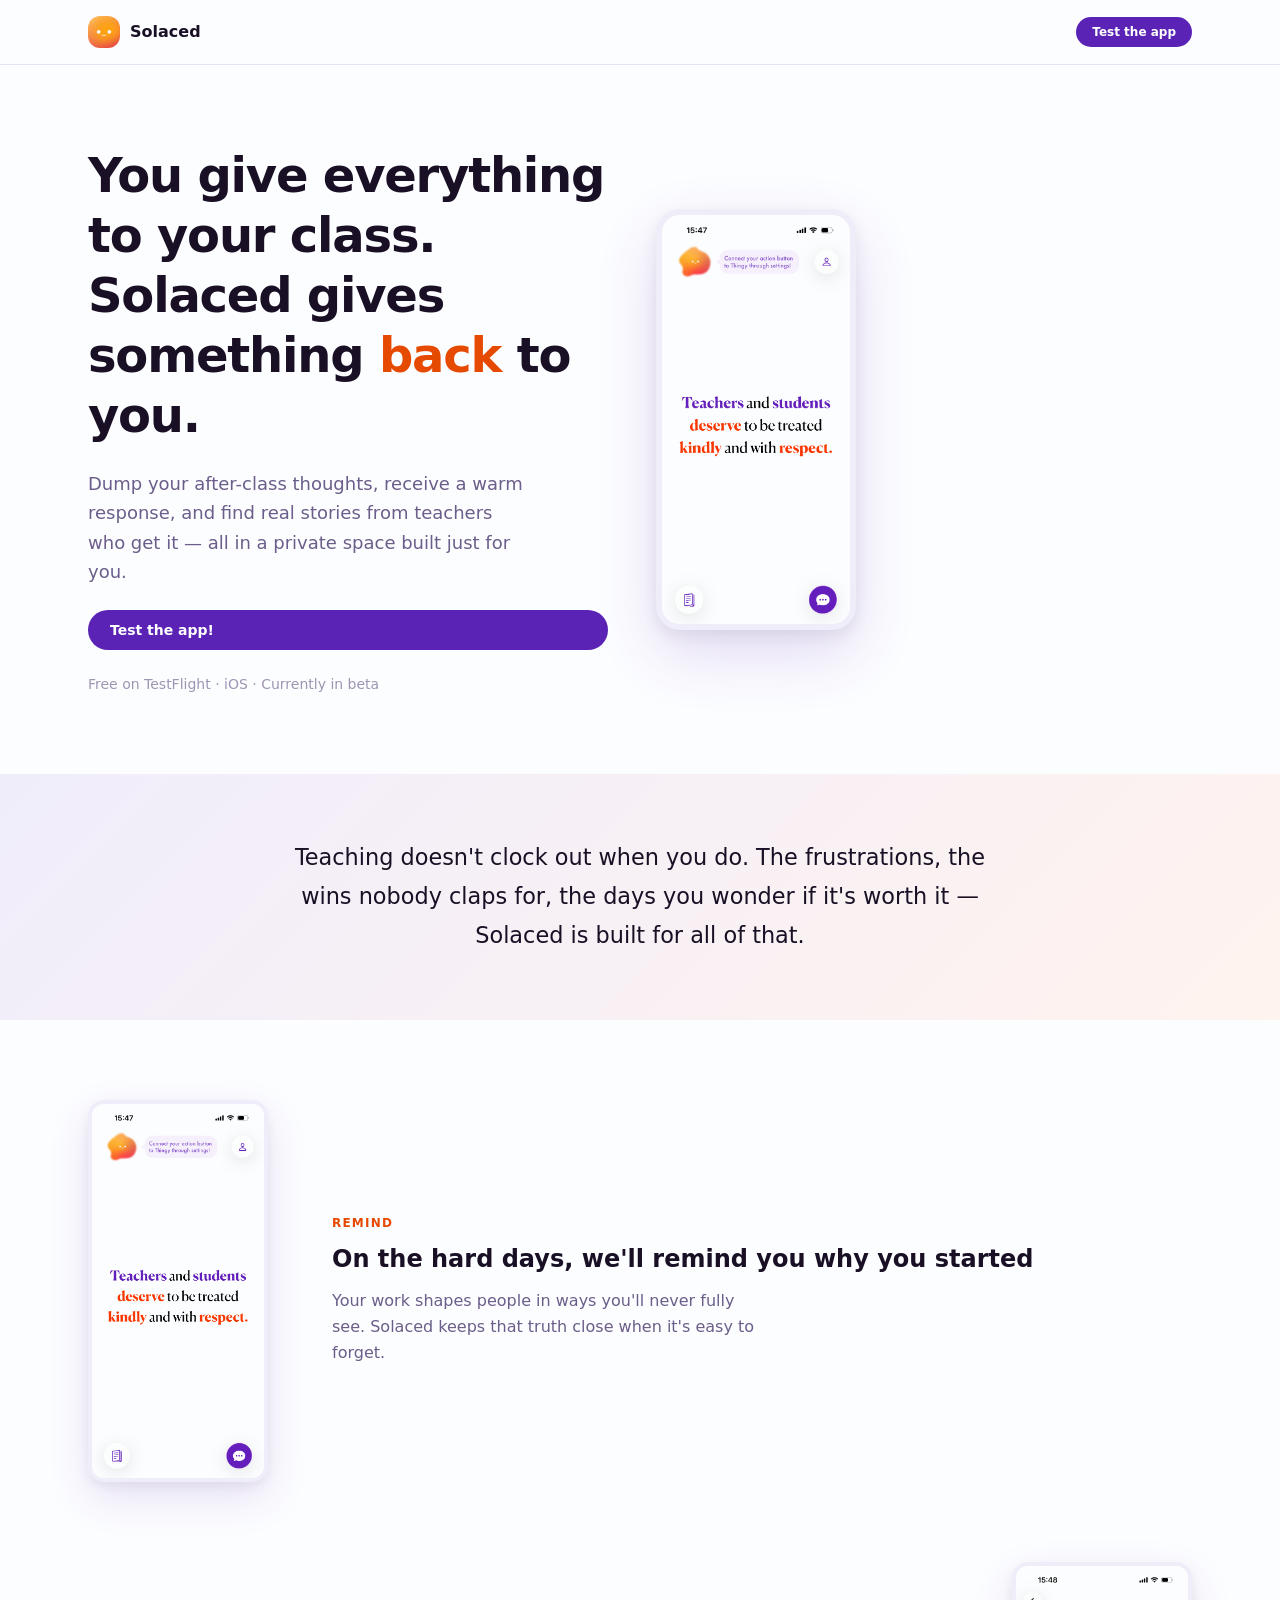
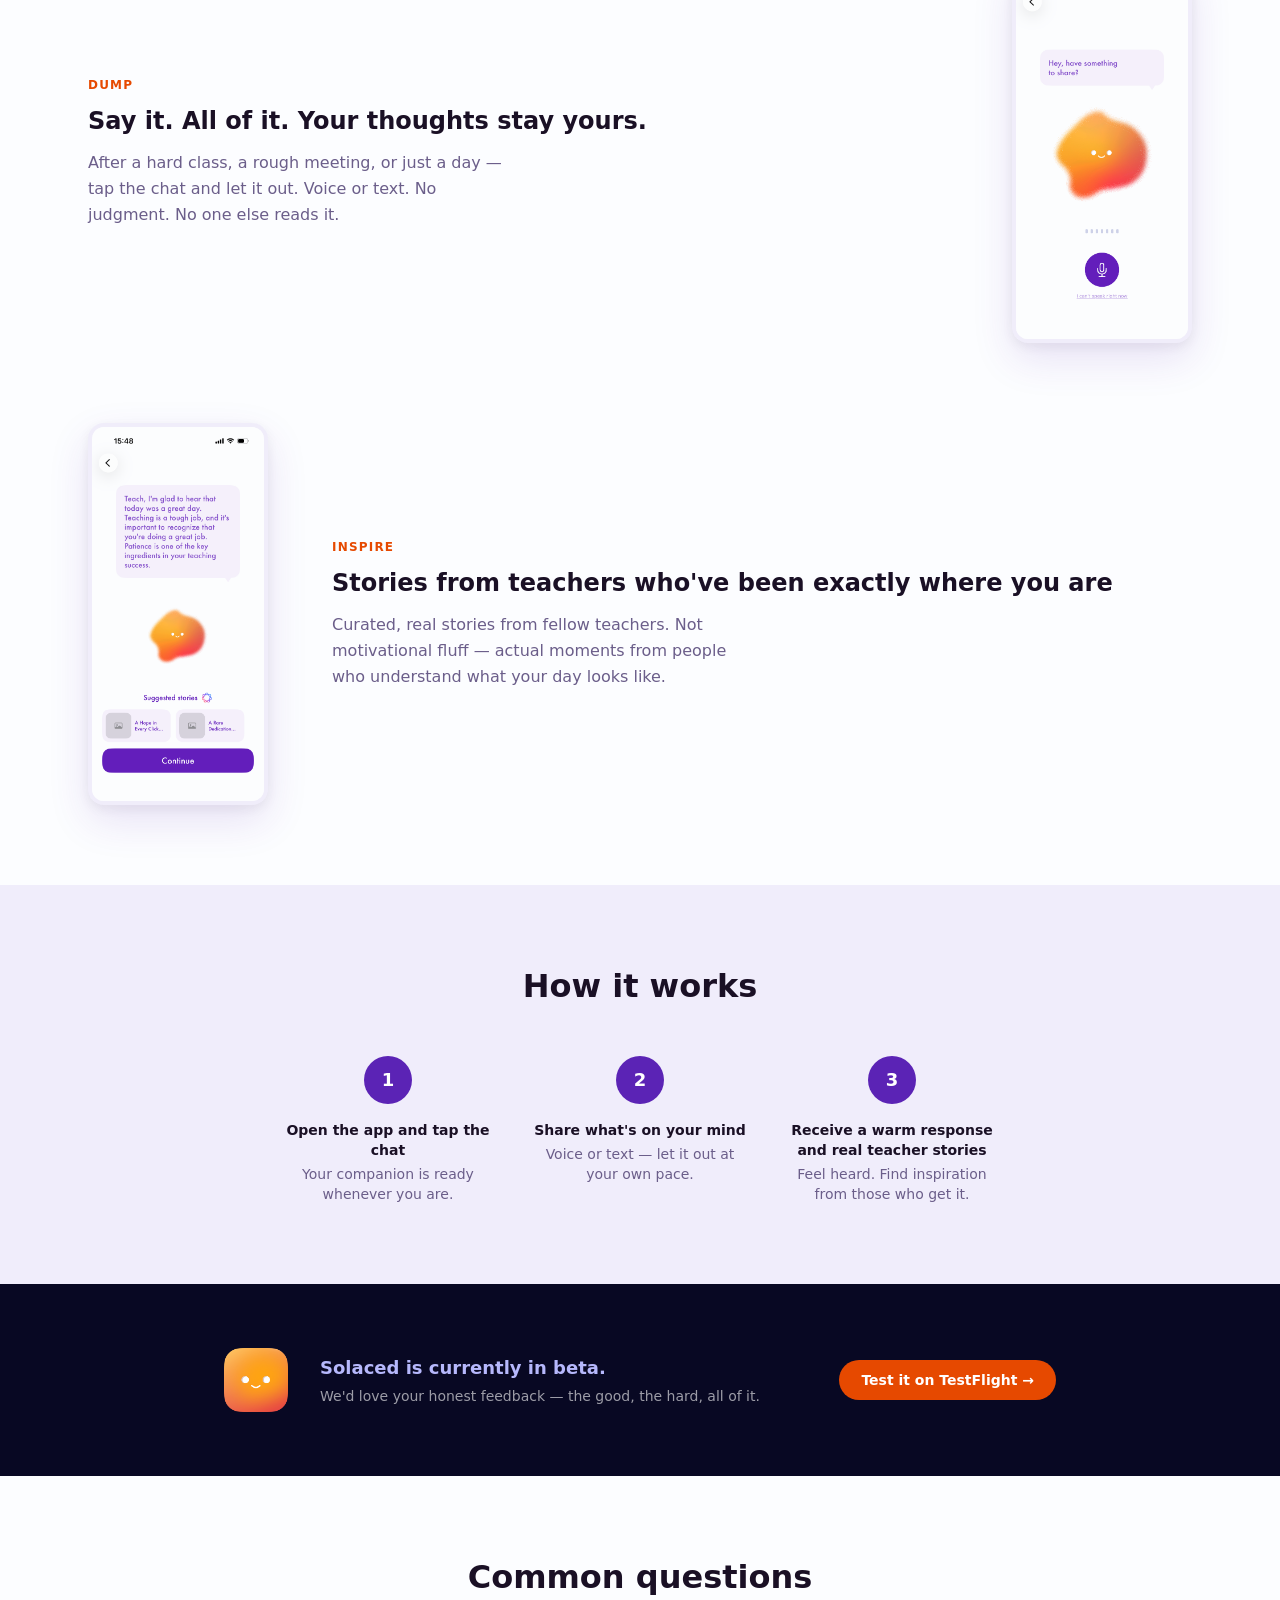
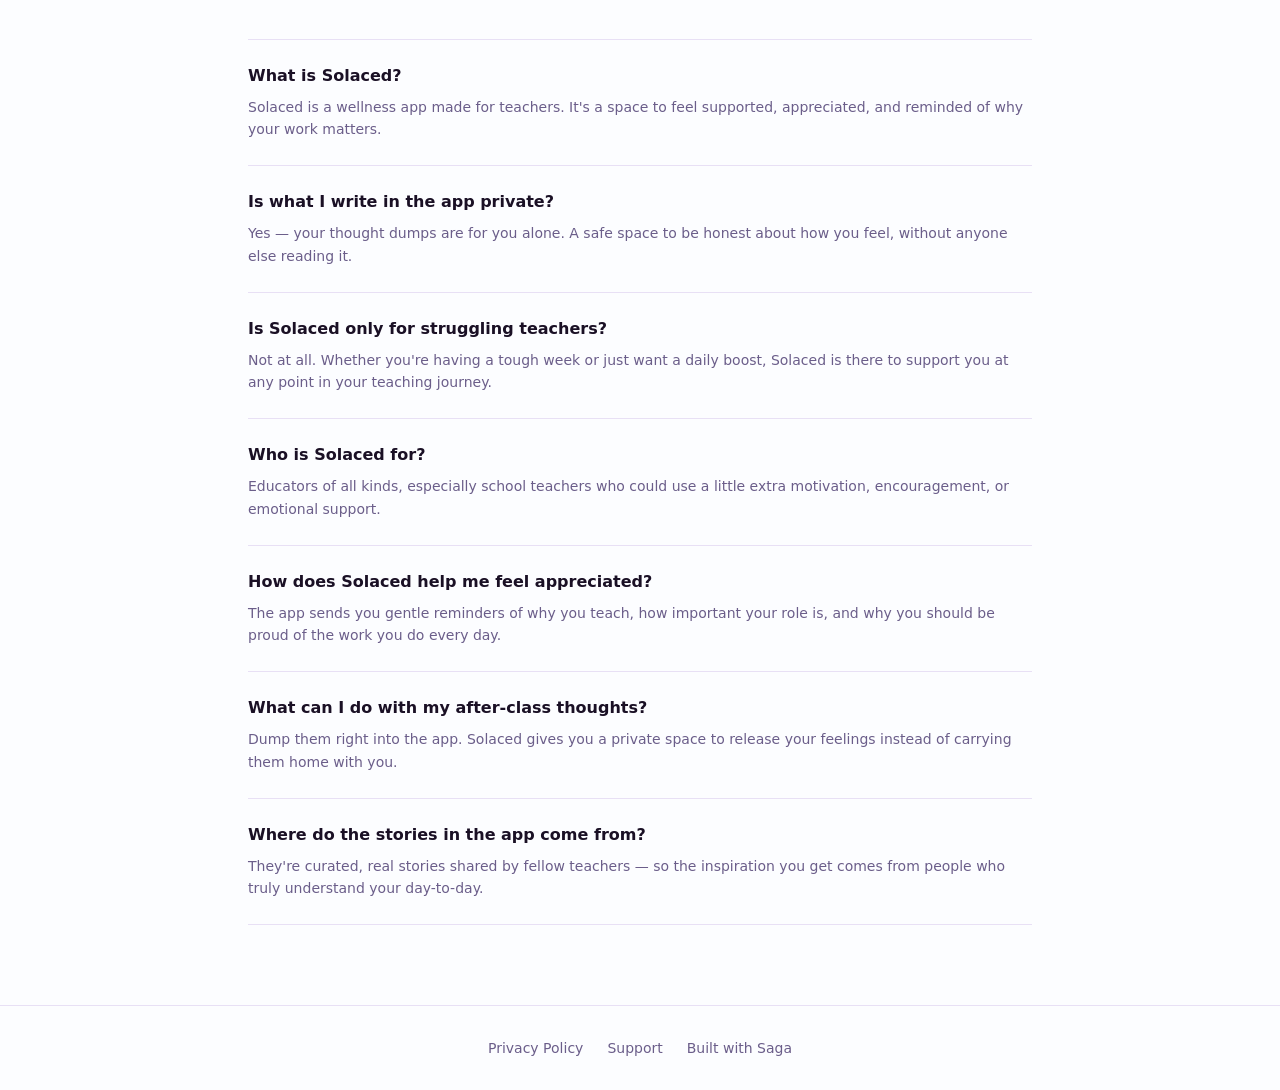
==== commit 9cb06dc2: ".statics added" ====
--- a/docs/index.html
+++ b/docs/index.html
@@ -8,18 +8,18 @@
 		<meta content="A wellness app for teachers — a private space to vent, find perspective, and remember why you started." name="description"/>
 		  <meta property="og:title" content="Solaced — For teachers who give everything">
   <meta property="og:description" content="A wellness app for teachers — a private space to vent, find perspective, and remember why you started.">
-  <meta property="og:image" content="/static/assets/screenshot-home.png">
+  <meta property="og:image" content="./static/assets/screenshot-home.png">
   <meta property="og:type" content="website">
   <meta name="twitter:card" content="summary_large_image">
   <meta name="twitter:title" content="Solaced — For teachers who give everything">
   <meta name="twitter:description" content="A wellness app for teachers — a private space to vent, find perspective, and remember why you started.">
-  <link rel="icon" type="image/png" href="/static/assets/app-icon.png">
+  <link rel="icon" type="image/png" href="./static/assets/app-icon.png">
 		<link href="./static/style-5856d0e7.css" rel="stylesheet"/>
 	</head>
 	<body>
 		<header class="site-header">
 			<nav class="site-nav">
-				<a class="site-title" href="/"><img alt="Solaced" class="nav-icon" src="/static/assets/app-icon.png"/>
+				<a class="site-title" href="/"><img alt="Solaced" class="nav-icon" src="./static/assets/app-icon.png"/>
 					Solaced</a>
 				<a class="btn-primary btn-sm" href="https://testflight.apple.com/join/PKC2gCm3">Test the app</a>
 			</nav>
@@ -43,7 +43,7 @@
 					</p>
 				</div>
 				<div class="hero-visual">
-					<img alt="Solaced app showing an affirmation for teachers" class="phone-screenshot" src="/static/assets/screenshot-home.png"/>
+					<img alt="Solaced app showing an affirmation for teachers" class="phone-screenshot" src="./static/assets/screenshot-home.png"/>
 				</div>
 			</section>
 			<section class="empathy">
@@ -54,7 +54,7 @@
 			<section class="features" id="features">
 				<div class="feature-card">
 					<div class="feature-screenshot">
-						<img alt="App showing an inspiring affirmation for teachers" src="/static/assets/screenshot-home.png"/>
+						<img alt="App showing an inspiring affirmation for teachers" src="./static/assets/screenshot-home.png"/>
 					</div>
 					<div class="feature-text">
 						<span class="feature-label">Remind</span>
@@ -68,7 +68,7 @@
 				</div>
 				<div class="feature-card feature-card--flip">
 					<div class="feature-screenshot">
-						<img alt="App chat screen where teachers can share their thoughts" src="/static/assets/screenshot-talk.png"/>
+						<img alt="App chat screen where teachers can share their thoughts" src="./static/assets/screenshot-talk.png"/>
 					</div>
 					<div class="feature-text">
 						<span class="feature-label">Dump</span>
@@ -82,7 +82,7 @@
 				</div>
 				<div class="feature-card">
 					<div class="feature-screenshot">
-						<img alt="App showing a warm response and suggested teacher stories" src="/static/assets/screenshot-response.png"/>
+						<img alt="App showing a warm response and suggested teacher stories" src="./static/assets/screenshot-response.png"/>
 					</div>
 					<div class="feature-text">
 						<span class="feature-label">Inspire</span>
@@ -133,7 +133,7 @@
 			</section>
 			<section class="beta-banner">
 				<div class="beta-inner">
-					<img alt="Solaced app icon" class="beta-icon" src="/static/assets/app-icon.png"/>
+					<img alt="Solaced app icon" class="beta-icon" src="./static/assets/app-icon.png"/>
 					<div class="beta-copy">
 						<p class="beta-headline">
 							Solaced is currently in beta.
